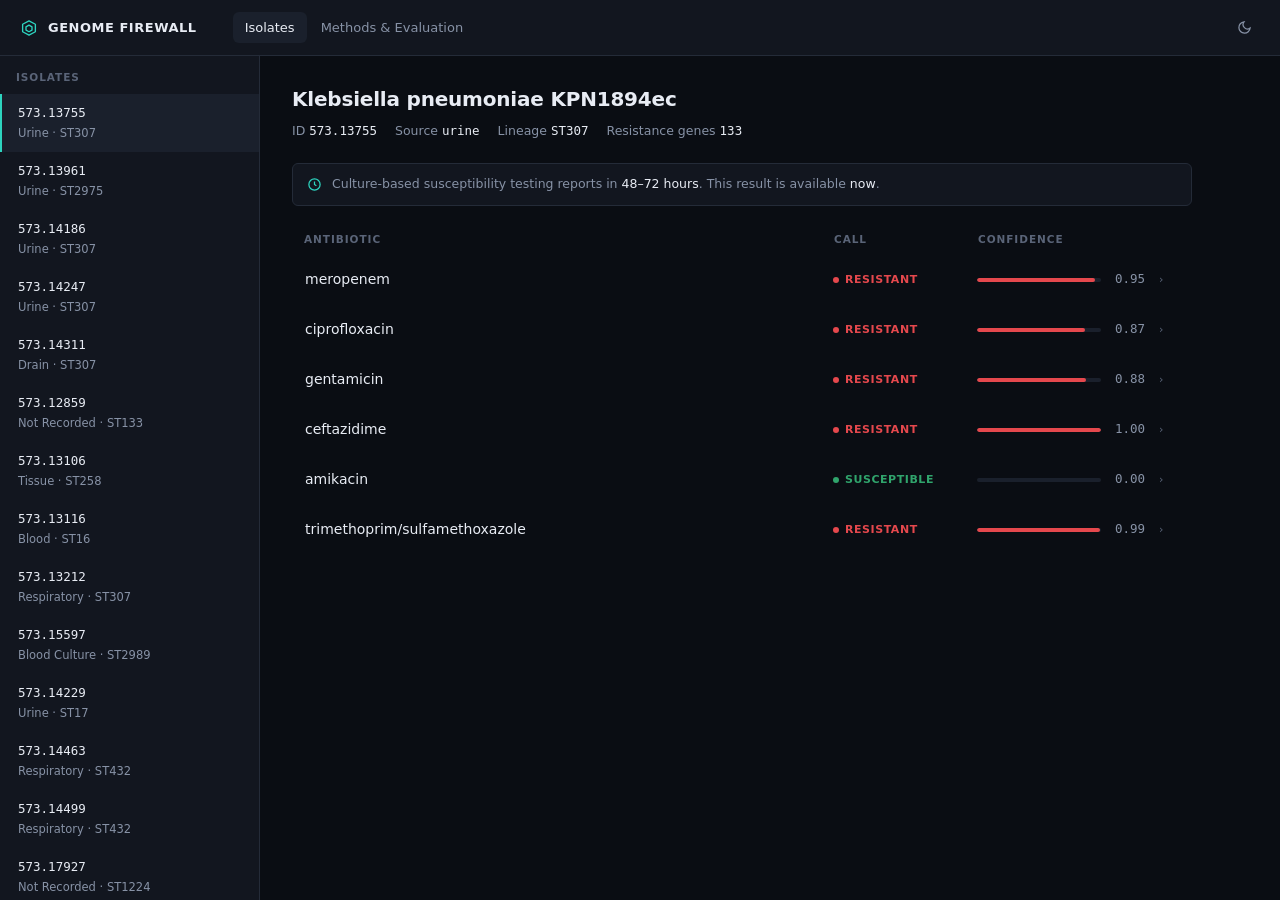
==== ui/index.html @ 78f6fad1 "Genome Firewall: calibrated AMR prediction with novelty-gated abstention Predicts antibiotic suscept" ====
<!doctype html>
<html lang="en" data-theme="dark">
<head>
<meta charset="utf-8">
<meta name="viewport" content="width=device-width, initial-scale=1">
<title>Genome Firewall</title>
<style>
/* ── design tokens ───────────────────────────────────────────────────────── */
:root{
  --bg:#0A0D13; --surface:#12161F; --surface-2:#1A202C; --border:#242B38;
  --text:#E8ECF4; --muted:#8792A6; --faint:#5A6478;
  --resistant:#E5484D; --susceptible:#30A46C; --indeterminate:#F5A524; --accent:#2DD4BF;
  --mono:ui-monospace,"JetBrains Mono",SFMono-Regular,Menlo,monospace;
  --sans:Inter,-apple-system,BlinkMacSystemFont,"Segoe UI",system-ui,sans-serif;
  --r:6px; --rail:260px; --drawer:400px;
}
:root[data-theme="light"]{
  --bg:#FBFCFD; --surface:#FFFFFF; --surface-2:#F4F6F9; --border:#E3E8EF;
  --text:#111826; --muted:#5A6478; --faint:#93A0B4;
  --resistant:#CE2C31; --susceptible:#18794E; --indeterminate:#AB6400; --accent:#0D9488;
}
*{box-sizing:border-box;margin:0;padding:0}
html,body{height:100%}
body{
  background:var(--bg);color:var(--text);font-family:var(--sans);
  font-size:14px;line-height:1.5;-webkit-font-smoothing:antialiased;
  overflow:hidden;
}
button{font:inherit;color:inherit;background:none;border:none;cursor:pointer}
:focus-visible{outline:2px solid var(--accent);outline-offset:2px;border-radius:3px}
.mono{font-family:var(--mono);font-variant-numeric:tabular-nums}

/* ── header ──────────────────────────────────────────────────────────────── */
header{
  height:56px;display:flex;align-items:center;gap:28px;padding:0 20px;
  border-bottom:1px solid var(--border);background:var(--surface);
}
.brand{display:flex;align-items:center;gap:10px;font-weight:600;letter-spacing:.04em;font-size:13px}
.brand svg{width:18px;height:18px;color:var(--accent)}
nav{display:flex;gap:2px;margin-left:8px}
nav button{
  padding:6px 12px;border-radius:var(--r);color:var(--muted);
  font-size:13px;font-weight:500;transition:background .12s,color .12s;
}
nav button:hover{color:var(--text);background:var(--surface-2)}
nav button[aria-current="true"]{color:var(--text);background:var(--surface-2)}
.spacer{flex:1}
.icon-btn{
  width:32px;height:32px;border-radius:var(--r);color:var(--muted);
  display:grid;place-items:center;transition:background .12s,color .12s;
}
.icon-btn:hover{background:var(--surface-2);color:var(--text)}

/* ── layout ──────────────────────────────────────────────────────────────── */
.app{display:flex;height:calc(100% - 56px)}
.rail{
  width:var(--rail);flex:none;border-right:1px solid var(--border);
  background:var(--surface);overflow-y:auto;
}
.rail-head{
  padding:14px 16px 8px;font-size:10.5px;font-weight:600;letter-spacing:.09em;
  text-transform:uppercase;color:var(--faint);
}
.iso{
  width:100%;text-align:left;padding:10px 16px;border-left:2px solid transparent;
  transition:background .12s;display:block;
}
.iso:hover{background:var(--surface-2)}
.iso[aria-current="true"]{background:var(--surface-2);border-left-color:var(--accent)}
.iso .id{font-family:var(--mono);font-size:12.5px;color:var(--text)}
.iso .sub{font-size:11.5px;color:var(--muted);margin-top:2px;text-transform:capitalize}
main{flex:1;overflow-y:auto;padding:28px 32px 60px}
.wrap{max-width:900px}

/* ── isolate header ──────────────────────────────────────────────────────── */
h1{font-size:20px;font-weight:600;letter-spacing:-.01em}
.meta{display:flex;flex-wrap:wrap;gap:6px 18px;margin-top:8px;font-size:12.5px;color:var(--muted)}
.meta b{font-weight:500;color:var(--text);font-family:var(--mono)}
.banner{
  display:flex;align-items:center;gap:10px;margin:22px 0 26px;padding:11px 14px;
  border:1px solid var(--border);border-radius:var(--r);background:var(--surface);
  font-size:12.5px;color:var(--muted);
}
.banner svg{width:15px;height:15px;color:var(--accent);flex:none}
.banner b{color:var(--text);font-weight:500}

/* ── antibiotic table ────────────────────────────────────────────────────── */
.tbl-head,.row{display:grid;grid-template-columns:1fr 130px 168px 20px;align-items:center;gap:14px}
.tbl-head{
  padding:0 12px 8px;font-size:10.5px;font-weight:600;letter-spacing:.09em;
  text-transform:uppercase;color:var(--faint);
}
.row{
  width:100%;text-align:left;padding:13px 12px;border-radius:var(--r);
  border:1px solid transparent;transition:background .12s,border-color .12s;
}
.row+.row{margin-top:1px}
.row:hover{background:var(--surface);border-color:var(--border)}
.row[aria-current="true"]{background:var(--surface);border-color:var(--accent)}
.drug{font-size:14px;font-weight:500}
.chip{
  display:inline-flex;align-items:center;gap:6px;font-size:11px;font-weight:600;
  letter-spacing:.05em;text-transform:uppercase;
}
.dot{width:6px;height:6px;border-radius:50%;background:currentColor;flex:none}
.chip.r{color:var(--resistant)} .chip.s{color:var(--susceptible)} .chip.i{color:var(--indeterminate)}
.conf{display:flex;align-items:center;gap:10px}
.bar{flex:1;height:4px;border-radius:2px;background:var(--surface-2);overflow:hidden}
.bar i{display:block;height:100%;border-radius:2px;transition:width .5s cubic-bezier(.4,0,.2,1)}
.pct{font-family:var(--mono);font-size:12.5px;color:var(--muted);width:34px;text-align:right}
.caret{color:var(--faint);font-size:11px}
.note{
  grid-column:1/-1;margin-top:7px;padding-left:2px;font-size:11.5px;
  color:var(--indeterminate);display:flex;align-items:center;gap:7px;
}
.note svg{width:12px;height:12px;flex:none}

/* ── evidence drawer ─────────────────────────────────────────────────────── */
.scrim{
  position:fixed;inset:0;background:rgba(0,0,0,.42);opacity:0;pointer-events:none;
  transition:opacity .18s;z-index:20;
}
.scrim.open{opacity:1;pointer-events:auto}
.drawer{
  position:fixed;top:0;right:0;height:100%;width:min(var(--drawer),100vw);z-index:21;
  background:var(--surface);border-left:1px solid var(--border);
  transform:translateX(100%);transition:transform .18s cubic-bezier(.4,0,.2,1);
  display:flex;flex-direction:column;
}
.drawer.open{transform:none}
.drawer-head{
  padding:18px 20px 14px;border-bottom:1px solid var(--border);
  display:flex;justify-content:space-between;align-items:flex-start;gap:12px;
}
.drawer-head h2{font-size:10.5px;font-weight:600;letter-spacing:.09em;text-transform:uppercase;color:var(--faint)}
.drawer-head .d{font-size:16px;font-weight:600;margin-top:5px}
.drawer-body{flex:1;overflow-y:auto;padding:18px 20px 28px}
.ev{padding:14px 0;border-bottom:1px solid var(--border)}
.ev:last-child{border-bottom:0}
.ev-top{display:flex;justify-content:space-between;align-items:baseline;gap:12px}
.ev-name{font-size:13px;font-weight:500}
.ev-val{font-family:var(--mono);font-size:12px;color:var(--muted);flex:none}
.ev-bar{height:3px;border-radius:2px;background:var(--surface-2);margin:7px 0 9px;overflow:hidden}
.ev-bar i{display:block;height:100%;background:var(--accent);border-radius:2px}
.ev p{font-size:12.5px;color:var(--muted);line-height:1.55;margin-top:6px}
.ev p.toward{color:var(--faint);font-size:11.5px;margin-top:0}
.state{
  display:inline-block;margin-left:6px;padding:1px 6px;border-radius:3px;font-size:10px;
  font-weight:600;letter-spacing:.04em;text-transform:uppercase;vertical-align:1px;
}
.state.on{background:color-mix(in srgb,var(--resistant) 16%,transparent);color:var(--resistant)}
.state.off{background:var(--surface-2);color:var(--faint)}
.tag{
  display:inline-block;margin-top:8px;padding:2px 7px;border-radius:3px;font-size:10.5px;
  font-weight:500;letter-spacing:.03em;background:var(--surface-2);color:var(--muted);
}
.tag.passenger{color:var(--indeterminate)}
.warn{
  margin-top:18px;padding:13px 14px;border-radius:var(--r);
  border:1px solid color-mix(in srgb,var(--indeterminate) 35%,transparent);
  background:color-mix(in srgb,var(--indeterminate) 8%,transparent);
}
.warn h3{font-size:11px;font-weight:600;letter-spacing:.05em;text-transform:uppercase;color:var(--indeterminate);margin-bottom:7px}
.warn p{font-size:12.5px;color:var(--muted);line-height:1.55}
.warn code{font-family:var(--mono);font-size:11.5px;color:var(--text)}

/* ── methods ─────────────────────────────────────────────────────────────── */
.sec{margin-bottom:40px}
.sec>h2{font-size:16px;font-weight:600;margin-bottom:6px}
.sec>p.lede{font-size:13px;color:var(--muted);max-width:66ch;line-height:1.6}
.toggle-wrap{
  margin:22px 0;padding:20px;border:1px solid var(--border);
  border-radius:var(--r);background:var(--surface);
}
.seg{display:inline-flex;padding:3px;border-radius:var(--r);background:var(--surface-2);gap:2px}
.seg button{
  padding:7px 15px;border-radius:4px;font-size:12.5px;font-weight:500;color:var(--muted);
  transition:background .15s,color .15s;
}
.seg button[aria-pressed="true"]{background:var(--bg);color:var(--text)}
.big{display:flex;align-items:baseline;gap:14px;margin-top:20px}
.big .n{font-family:var(--mono);font-size:40px;font-weight:600;letter-spacing:-.02em}
.big .lbl{font-size:12.5px;color:var(--muted)}
.delta{font-family:var(--mono);font-size:13px;color:var(--indeterminate);opacity:0;transition:opacity .3s}
.delta.show{opacity:1}
table{width:100%;border-collapse:collapse;margin-top:14px;font-size:12.5px}
th{
  text-align:left;padding:0 10px 9px;font-size:10.5px;font-weight:600;letter-spacing:.09em;
  text-transform:uppercase;color:var(--faint);border-bottom:1px solid var(--border);
}
td{padding:11px 10px;border-bottom:1px solid var(--border)}
td.num{font-family:var(--mono);text-align:right}
.scroll{overflow-x:auto}
.prov{display:grid;gap:9px;font-size:12.5px;color:var(--muted);max-width:70ch}
.prov div{display:flex;gap:10px}
.prov dt{flex:none;width:96px;color:var(--faint)}
.hide{display:none}
@media (prefers-reduced-motion:reduce){*{transition:none!important;animation:none!important}}
@media(max-width:860px){
  .rail{display:none}
  main{padding:20px 18px 50px}
  .tbl-head,.row{grid-template-columns:1fr 108px 96px}
  .tbl-head span:nth-child(4),.caret{display:none}
}
</style>
</head>
<body>

<header>
  <div class="brand">
    <svg viewBox="0 0 24 24" fill="none" stroke="currentColor" stroke-width="1.8" stroke-linejoin="round">
      <path d="M12 2.5 20.5 7v10L12 21.5 3.5 17V7z"/><path d="M12 8.2 16 10.4v4.4L12 17l-4-2.2v-4.4z"/>
    </svg>
    GENOME FIREWALL
  </div>
  <nav>
    <button id="nav-iso" aria-current="true">Isolates</button>
    <button id="nav-met">Methods &amp; Evaluation</button>
  </nav>
  <div class="spacer"></div>
  <button class="icon-btn" id="theme" aria-label="Toggle colour theme">
    <svg width="15" height="15" viewBox="0 0 24 24" fill="none" stroke="currentColor" stroke-width="2">
      <path d="M21 12.8A9 9 0 1 1 11.2 3a7 7 0 0 0 9.8 9.8z"/>
    </svg>
  </button>
</header>

<div class="app">
  <aside class="rail" id="rail"><div class="rail-head">Isolates</div></aside>
  <main>
    <div class="wrap" id="view-iso"></div>
    <div class="wrap hide" id="view-met"></div>
  </main>
</div>

<div class="scrim" id="scrim"></div>
<aside class="drawer" id="drawer" aria-hidden="true">
  <div class="drawer-head">
    <div><h2>Evidence</h2><div class="d" id="dr-drug"></div></div>
    <button class="icon-btn" id="dr-close" aria-label="Close evidence panel">
      <svg width="15" height="15" viewBox="0 0 24 24" fill="none" stroke="currentColor" stroke-width="2">
        <path d="M18 6 6 18M6 6l12 12"/></svg>
    </button>
  </div>
  <div class="drawer-body" id="dr-body"></div>
</aside>

<script src="predictions.js"></script>
<script>
const D = window.PREDICTIONS;
const $ = s => document.querySelector(s);
const el = (t,c,x) => { const n=document.createElement(t); if(c)n.className=c; if(x!=null)n.textContent=x; return n; };
const CLS = {RESISTANT:'r', SUSCEPTIBLE:'s', INDETERMINATE:'i'};
const COL = {RESISTANT:'var(--resistant)', SUSCEPTIBLE:'var(--susceptible)', INDETERMINATE:'var(--indeterminate)'};
const ALERT = `<svg viewBox="0 0 24 24" fill="none" stroke="currentColor" stroke-width="2"><path d="M12 9v4M12 17h.01M10.3 3.9 1.8 18a2 2 0 0 0 1.7 3h17a2 2 0 0 0 1.7-3L13.7 3.9a2 2 0 0 0-3.4 0z"/></svg>`;
let cur = 0;

/* ── isolate rail ────────────────────────────────────────────────────────── */
function rail(){
  const r = $('#rail');
  D.isolates.forEach((iso,i)=>{
    const b = el('button','iso'); b.setAttribute('aria-current', i===cur);
    b.append(el('div','id',iso.genome_id), el('div','sub', `${iso.source} · ${iso.lineage}`));
    b.onclick = ()=>{ cur=i; render(); };
    r.append(b);
  });
}

/* ── isolate view ────────────────────────────────────────────────────────── */
function isolateView(){
  const iso = D.isolates[cur], v = $('#view-iso'); v.innerHTML='';
  v.append(el('h1', null, iso.organism));

  const m = el('div','meta');
  [['ID',iso.genome_id],['Source',iso.source],['Lineage',iso.lineage],
   ['Resistance genes',iso.n_resistance_genes]].forEach(([k,val])=>{
    const d=el('div'); d.append(document.createTextNode(k+' '), el('b',null,val)); m.append(d);
  });
  v.append(m);

  const ban = el('div','banner');
  ban.innerHTML = `<svg viewBox="0 0 24 24" fill="none" stroke="currentColor" stroke-width="2">
    <circle cx="12" cy="12" r="9"/><path d="M12 7v5l3 2"/></svg>
    <span>Culture-based susceptibility testing reports in <b>48–72 hours</b>. This result is available <b>now</b>.</span>`;
  v.append(ban);

  const th = el('div','tbl-head');
  ['Antibiotic','Call','Confidence',''].forEach(t=>th.append(el('span',null,t)));
  v.append(th);

  iso.drugs.forEach(d=>{
    const row = el('button','row');
    row.append(el('div','drug',d.drug));
    const chip = el('div','chip '+CLS[d.call]);
    chip.append(el('span','dot'), el('span',null, d.call==='INDETERMINATE'?'Indeterminate':d.call.toLowerCase()));
    row.append(chip);
    const c = el('div','conf'), bar = el('div','bar'), fill = el('i');
    fill.style.width = (d.probability*100)+'%'; fill.style.background = COL[d.call];
    bar.append(fill); c.append(bar, el('span','pct', d.probability.toFixed(2)));
    row.append(c, el('div','caret','›'));
    if(d.reason){ const n=el('div','note'); n.innerHTML=ALERT+`<span>${d.reason} — deferred to culture</span>`; row.append(n); }
    row.onclick = ()=> openDrawer(d, iso);
    v.append(row);
  });
}

/* ── evidence drawer ─────────────────────────────────────────────────────── */
function openDrawer(d, iso){
  $('#dr-drug').textContent = d.drug;
  const b = $('#dr-body'); b.innerHTML='';

  const head = el('div','meta');
  head.style.marginBottom='4px';
  const s=el('div'); s.append(document.createTextNode('p(resistant) '), el('b',null,d.probability.toFixed(2)));
  head.append(s, el('div','', 'isotonic-calibrated'));
  b.append(head);

  const max = Math.max(...d.evidence.map(e=>Math.abs(e.contribution)), .001);
  d.evidence.forEach(e=>{
    const w = el('div','ev'), top = el('div','ev-top');
    // Sign and presence must be read together, or the panel misleads: a large negative
    // contribution from an ABSENT gene means "we looked for this and did not find it", which is
    // evidence FOR susceptibility — not a statement that the gene is there.
    const toward = e.contribution > 0 ? 'resistant' : 'susceptible';
    const nm = el('div','ev-name');
    nm.append(document.createTextNode(e.gene + ' '));
    nm.append(el('span','state '+(e.present?'on':'off'), e.present?'detected':'not detected'));
    top.append(nm, el('div','ev-val', (e.contribution>0?'+':'')+e.contribution.toFixed(2)));
    w.append(top);
    const bar=el('div','ev-bar'), f=el('i'); f.style.width=(Math.abs(e.contribution)/max*100)+'%';
    f.style.background = e.contribution>0 ? 'var(--resistant)' : 'var(--susceptible)';
    if(e.present && e.driver===false) f.style.background='var(--indeterminate)';
    bar.append(f); w.append(bar);

    w.append(el('p','toward', `Pushes this call toward ${toward}.`));
    if(e.present){
      if(e.clinical) w.append(el('p',null,e.clinical));
      if(e.defeats) w.append(el('p',null,'Defeats: '+e.defeats));
      if(!e.mechanism){
        // No curated mechanism matched. These are the features that expose the model leaning on
        // ancestry rather than biology — surfacing them is the point, not an oversight.
        w.append(el('p',null,'No known resistance mechanism for this protein. The model is using '
          + 'it as a statistical marker, most likely because it tracks the bacterial lineage '
          + 'rather than because it causes resistance.'));
        w.append(el('span','tag passenger','unexplained — likely lineage marker'));
      }
      else if(e.driver===false) w.append(el('span','tag passenger','likely passenger — linkage, not causation'));
      else w.append(el('span','tag', e.mechanism));
    } else {
      w.append(el('p',null,'Not found in this genome. Absence of this mechanism is part of why the '
        + 'model leans '+toward+'.'));
    }
    b.append(w);
  });

  if(iso.unknown_machinery && iso.unknown_machinery.length){
    const w = el('div','warn');
    w.append(el('h3',null,'Unfamiliar machinery detected'));
    const p = el('p'); p.innerHTML =
      `This genome carries ${iso.unknown_machinery.length} resistance-associated protein(s) the model
       has effectively never seen. It can tell the machinery is present; it cannot identify the
       mechanism. Treat predictions here with caution.`;
    w.append(p);
    iso.unknown_machinery.forEach(u=>{
      const q=el('p'); q.style.marginTop='8px';
      q.innerHTML = `<code>${u.product}</code>`;
      w.append(q);
    });
    b.append(w);
  }
  $('#drawer').classList.add('open'); $('#drawer').setAttribute('aria-hidden','false');
  $('#scrim').classList.add('open');
}
function closeDrawer(){
  $('#drawer').classList.remove('open'); $('#drawer').setAttribute('aria-hidden','true');
  $('#scrim').classList.remove('open');
}

/* ── methods view — the differentiator ───────────────────────────────────── */
let honest = false;
function methodsView(){
  const v = $('#view-met'); v.innerHTML='';
  const g = D.leakage.genome_level, p = D.leakage.protein_level;

  const s1 = el('div','sec');
  s1.append(el('h2',null,'Why most reported accuracy is inflated'));
  const l = el('p','lede');
  l.textContent = 'Bacterial genomes are related by descent, and resistance proteins come in families '
    + 'of near-identical variants. Split either one at random and near-copies land in both training '
    + 'and test, so the model scores well by recognising something it has effectively already seen. '
    + 'We measured this at both levels, and we report the lower number.';
  s1.append(l);

  const tw = el('div','toggle-wrap');
  const seg = el('div','seg');
  const bR = el('button',null,'Random split'), bH = el('button',null,'Lineage-aware split');
  seg.append(bR,bH); tw.append(seg);

  const big = el('div','big');
  const n = el('div','n mono'), lab = el('div','lbl'), dl = el('div','delta mono');
  big.append(n, lab, dl); tw.append(big);

  const sub = el('p','lede'); sub.style.marginTop='12px'; sub.style.fontSize='12.5px';
  tw.append(sub);

  function paint(animate){
    const to = honest ? g.honest : g.random;
    bR.setAttribute('aria-pressed', !honest); bH.setAttribute('aria-pressed', honest);
    lab.textContent = 'mean AUC across ' + Object.keys(D.metrics).length + ' antibiotics';
    dl.textContent = honest ? ((g.honest-g.random).toFixed(3)) : '';
    dl.classList.toggle('show', honest);
    sub.textContent = honest
      ? 'Relatives never straddle the split. This is the number that would survive contact with a hospital.'
      : 'The number most approaches report — and the one we would have reported if we had not checked.';
    if(!animate || matchMedia('(prefers-reduced-motion:reduce)').matches){ n.textContent=to.toFixed(3); return; }
    const from = parseFloat(n.textContent)||to, t0=performance.now();
    (function step(t){
      const k = Math.min(1,(t-t0)/420), e = 1-Math.pow(1-k,3);
      n.textContent = (from+(to-from)*e).toFixed(3);
      if(k<1) requestAnimationFrame(step);
    })(t0);
  }
  bR.onclick=()=>{ honest=false; paint(true); }; bH.onclick=()=>{ honest=true; paint(true); };
  s1.append(tw);

  const s2 = el('div','sec');
  s2.append(el('h2',null,'The same failure, one level down'));
  const l2 = el('p','lede');
  l2.textContent = 'We tested whether protein language-model embeddings could recognise a resistance '
    + 'family held out of training. Under a naive split they appeared to classify resistance function '
    + `at ${p.random} accuracy. Splitting by protein family instead — keeping KPC-2, KPC-3 and KPC-18 `
    + `together rather than scattered across train and test — gives ${p.honest}. `
    + 'Same illusion, different scale.';
  s2.append(l2);
  const box = el('div','toggle-wrap');
  const b2 = el('div','big');
  b2.append(el('div','n mono', p.random.toFixed(3)), el('div','lbl','naive split'));
  const b3 = el('div','big');
  b3.append(el('div','n mono', p.honest.toFixed(3)), el('div','lbl','family-aware split'));
  b3.querySelector('.n').style.color='var(--indeterminate)';
  box.append(b2,b3); s2.append(box);

  const s3 = el('div','sec');
  s3.append(el('h2',null,'Per-antibiotic performance'));
  const sc = el('div','scroll'), t = el('table');
  t.innerHTML = `<thead><tr><th>Antibiotic</th><th style="text-align:right">n</th>
    <th style="text-align:right">% resistant</th><th style="text-align:right">AUC random</th>
    <th style="text-align:right">AUC lineage-aware</th><th style="text-align:right">Brier</th></tr></thead>`;
  const tb = el('tbody');
  Object.entries(D.metrics).forEach(([k,m])=>{
    const tr=el('tr');
    tr.append(el('td',null,k), el('td','num',m.n), el('td','num',m.pct_resistant+'%'),
      el('td','num', m.auc_random.toFixed(3)+(m.auc_random_sd?' ±'+m.auc_random_sd.toFixed(3):'')),
      el('td','num', m.auc_lineage? m.auc_lineage.toFixed(3)+(m.auc_lineage_sd?' ±'+m.auc_lineage_sd.toFixed(3):'') :'—'),
      el('td','num', m.brier.toFixed(3)));
    tb.append(tr);
  });
  t.append(tb); sc.append(t); s3.append(sc);
  const foot = el('p','lede'); foot.style.marginTop='12px'; foot.style.fontSize='12px';
  foot.textContent = `Mean of ${g.repeats||12} resampled splits per antibiotic. Single splits on a few `
    + 'hundred genomes are noise-dominated — an early single-split run moved one drug the wrong way entirely.';
  s3.append(foot);

  const s4 = el('div','sec');
  s4.append(el('h2',null,'Provenance'));
  const pv = el('div','prov');
  [['Source',D.provenance.source],['Filter',D.provenance.filter],
   ['Organism',D.provenance.organism],['Genomes',D.provenance.genomes],
   ['Features',D.provenance.features],['Embeddings',D.provenance.embedding_model],
   ['Predictions','Precomputed offline for demo speed; the pipeline runs live in the tech video.']]
   .forEach(([k,val])=>{ const d=el('div'); d.append(el('dt',null,k), el('dd',null,String(val))); pv.append(d); });
  s4.append(pv);

  v.append(s1,s2,s3,s4);
  paint(false);
}

/* ── shell ───────────────────────────────────────────────────────────────── */
function render(){
  document.querySelectorAll('.iso').forEach((b,i)=>b.setAttribute('aria-current', i===cur));
  isolateView(); closeDrawer();
}
function show(which){
  const iso = which==='iso';
  $('#view-iso').classList.toggle('hide', !iso);
  $('#view-met').classList.toggle('hide', iso);
  $('#rail').style.visibility = iso ? 'visible' : 'hidden';
  $('#nav-iso').setAttribute('aria-current', iso);
  $('#nav-met').setAttribute('aria-current', !iso);
  if(!iso) methodsView(); else closeDrawer();
}
$('#nav-iso').onclick=()=>show('iso');
$('#nav-met').onclick=()=>show('met');
$('#dr-close').onclick=closeDrawer;
$('#scrim').onclick=closeDrawer;
addEventListener('keydown',e=>{ if(e.key==='Escape') closeDrawer(); });
$('#theme').onclick=()=>{
  const r=document.documentElement;
  r.dataset.theme = r.dataset.theme==='dark' ? 'light' : 'dark';
};
rail(); render();
</script>
</body>
</html>
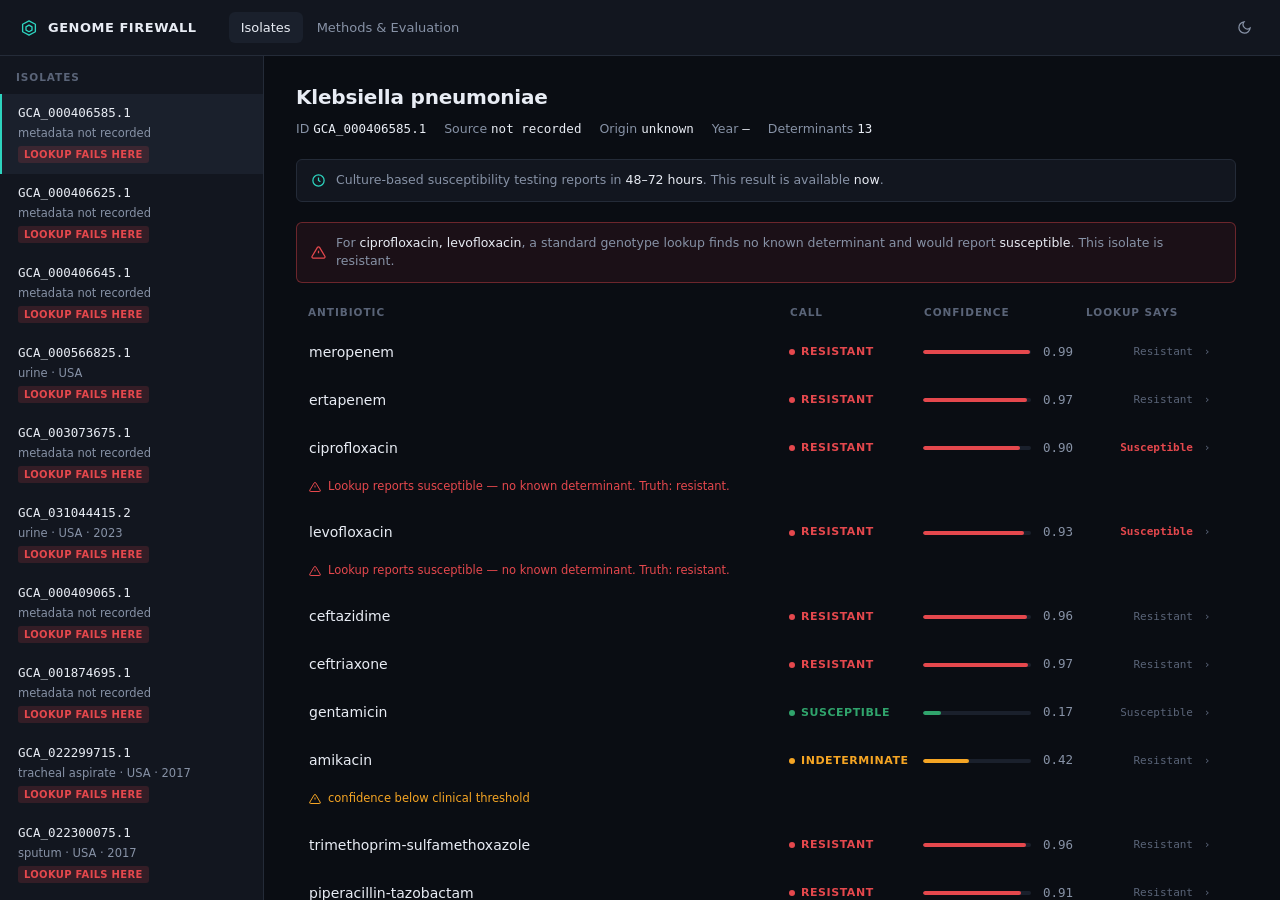
==== commit c173ebf8: "Rebuild interface on the new model The interface previously showed the 600-genome prototype. It now " ====
--- a/ui/index.html
+++ b/ui/index.html
@@ -5,14 +5,13 @@
 <meta name="viewport" content="width=device-width, initial-scale=1">
 <title>Genome Firewall</title>
 <style>
-/* ── design tokens ───────────────────────────────────────────────────────── */
 :root{
   --bg:#0A0D13; --surface:#12161F; --surface-2:#1A202C; --border:#242B38;
   --text:#E8ECF4; --muted:#8792A6; --faint:#5A6478;
   --resistant:#E5484D; --susceptible:#30A46C; --indeterminate:#F5A524; --accent:#2DD4BF;
   --mono:ui-monospace,"JetBrains Mono",SFMono-Regular,Menlo,monospace;
   --sans:Inter,-apple-system,BlinkMacSystemFont,"Segoe UI",system-ui,sans-serif;
-  --r:6px; --rail:260px; --drawer:400px;
+  --r:6px; --rail:264px; --drawer:410px;
 }
 :root[data-theme="light"]{
   --bg:#FBFCFD; --surface:#FFFFFF; --surface-2:#F4F6F9; --border:#E3E8EF;
@@ -21,117 +20,88 @@
 }
 *{box-sizing:border-box;margin:0;padding:0}
 html,body{height:100%}
-body{
-  background:var(--bg);color:var(--text);font-family:var(--sans);
-  font-size:14px;line-height:1.5;-webkit-font-smoothing:antialiased;
-  overflow:hidden;
-}
+body{background:var(--bg);color:var(--text);font-family:var(--sans);font-size:14px;
+  line-height:1.5;-webkit-font-smoothing:antialiased;overflow:hidden}
 button{font:inherit;color:inherit;background:none;border:none;cursor:pointer}
 :focus-visible{outline:2px solid var(--accent);outline-offset:2px;border-radius:3px}
 .mono{font-family:var(--mono);font-variant-numeric:tabular-nums}
 
-/* ── header ──────────────────────────────────────────────────────────────── */
-header{
-  height:56px;display:flex;align-items:center;gap:28px;padding:0 20px;
-  border-bottom:1px solid var(--border);background:var(--surface);
-}
+header{height:56px;display:flex;align-items:center;gap:26px;padding:0 20px;
+  border-bottom:1px solid var(--border);background:var(--surface)}
 .brand{display:flex;align-items:center;gap:10px;font-weight:600;letter-spacing:.04em;font-size:13px}
 .brand svg{width:18px;height:18px;color:var(--accent)}
-nav{display:flex;gap:2px;margin-left:8px}
-nav button{
-  padding:6px 12px;border-radius:var(--r);color:var(--muted);
-  font-size:13px;font-weight:500;transition:background .12s,color .12s;
-}
+nav{display:flex;gap:2px;margin-left:6px}
+nav button{padding:6px 12px;border-radius:var(--r);color:var(--muted);font-size:13px;
+  font-weight:500;transition:background .12s,color .12s}
 nav button:hover{color:var(--text);background:var(--surface-2)}
 nav button[aria-current="true"]{color:var(--text);background:var(--surface-2)}
 .spacer{flex:1}
-.icon-btn{
-  width:32px;height:32px;border-radius:var(--r);color:var(--muted);
-  display:grid;place-items:center;transition:background .12s,color .12s;
-}
+.icon-btn{width:32px;height:32px;border-radius:var(--r);color:var(--muted);display:grid;
+  place-items:center;transition:background .12s,color .12s}
 .icon-btn:hover{background:var(--surface-2);color:var(--text)}
 
-/* ── layout ──────────────────────────────────────────────────────────────── */
 .app{display:flex;height:calc(100% - 56px)}
-.rail{
-  width:var(--rail);flex:none;border-right:1px solid var(--border);
-  background:var(--surface);overflow-y:auto;
-}
-.rail-head{
-  padding:14px 16px 8px;font-size:10.5px;font-weight:600;letter-spacing:.09em;
-  text-transform:uppercase;color:var(--faint);
-}
-.iso{
-  width:100%;text-align:left;padding:10px 16px;border-left:2px solid transparent;
-  transition:background .12s;display:block;
-}
+.rail{width:var(--rail);flex:none;border-right:1px solid var(--border);
+  background:var(--surface);overflow-y:auto}
+.rail-head{padding:14px 16px 8px;font-size:10.5px;font-weight:600;letter-spacing:.09em;
+  text-transform:uppercase;color:var(--faint)}
+.iso{width:100%;text-align:left;padding:10px 16px;border-left:2px solid transparent;
+  transition:background .12s;display:block}
 .iso:hover{background:var(--surface-2)}
 .iso[aria-current="true"]{background:var(--surface-2);border-left-color:var(--accent)}
-.iso .id{font-family:var(--mono);font-size:12.5px;color:var(--text)}
-.iso .sub{font-size:11.5px;color:var(--muted);margin-top:2px;text-transform:capitalize}
-main{flex:1;overflow-y:auto;padding:28px 32px 60px}
-.wrap{max-width:900px}
-
-/* ── isolate header ──────────────────────────────────────────────────────── */
+.iso .id{font-family:var(--mono);font-size:12.5px}
+.iso .sub{font-size:11.5px;color:var(--muted);margin-top:2px}
+.iso .flag{display:inline-block;margin-top:4px;padding:1px 6px;border-radius:3px;font-size:10px;
+  font-weight:600;letter-spacing:.03em;background:color-mix(in srgb,var(--resistant) 16%,transparent);
+  color:var(--resistant)}
+main{flex:1;overflow-y:auto;padding:26px 32px 60px}
+.wrap{max-width:940px}
+
 h1{font-size:20px;font-weight:600;letter-spacing:-.01em}
 .meta{display:flex;flex-wrap:wrap;gap:6px 18px;margin-top:8px;font-size:12.5px;color:var(--muted)}
 .meta b{font-weight:500;color:var(--text);font-family:var(--mono)}
-.banner{
-  display:flex;align-items:center;gap:10px;margin:22px 0 26px;padding:11px 14px;
+.banner{display:flex;align-items:center;gap:10px;margin:20px 0 8px;padding:11px 14px;
   border:1px solid var(--border);border-radius:var(--r);background:var(--surface);
-  font-size:12.5px;color:var(--muted);
-}
+  font-size:12.5px;color:var(--muted)}
 .banner svg{width:15px;height:15px;color:var(--accent);flex:none}
 .banner b{color:var(--text);font-weight:500}
-
-/* ── antibiotic table ────────────────────────────────────────────────────── */
-.tbl-head,.row{display:grid;grid-template-columns:1fr 130px 168px 20px;align-items:center;gap:14px}
-.tbl-head{
-  padding:0 12px 8px;font-size:10.5px;font-weight:600;letter-spacing:.09em;
-  text-transform:uppercase;color:var(--faint);
-}
-.row{
-  width:100%;text-align:left;padding:13px 12px;border-radius:var(--r);
-  border:1px solid transparent;transition:background .12s,border-color .12s;
-}
+.alert{border-color:color-mix(in srgb,var(--resistant) 40%,transparent);
+  background:color-mix(in srgb,var(--resistant) 8%,transparent);margin-bottom:22px}
+.alert svg{color:var(--resistant)}
+
+.tbl-head,.row{display:grid;grid-template-columns:1fr 122px 150px 108px 18px;align-items:center;gap:12px}
+.tbl-head{padding:0 12px 8px;font-size:10.5px;font-weight:600;letter-spacing:.09em;
+  text-transform:uppercase;color:var(--faint)}
+.row{width:100%;text-align:left;padding:12px;border-radius:var(--r);
+  border:1px solid transparent;transition:background .12s,border-color .12s}
 .row+.row{margin-top:1px}
 .row:hover{background:var(--surface);border-color:var(--border)}
-.row[aria-current="true"]{background:var(--surface);border-color:var(--accent)}
 .drug{font-size:14px;font-weight:500}
-.chip{
-  display:inline-flex;align-items:center;gap:6px;font-size:11px;font-weight:600;
-  letter-spacing:.05em;text-transform:uppercase;
-}
+.chip{display:inline-flex;align-items:center;gap:6px;font-size:11px;font-weight:600;
+  letter-spacing:.05em;text-transform:uppercase}
 .dot{width:6px;height:6px;border-radius:50%;background:currentColor;flex:none}
 .chip.r{color:var(--resistant)} .chip.s{color:var(--susceptible)} .chip.i{color:var(--indeterminate)}
 .conf{display:flex;align-items:center;gap:10px}
 .bar{flex:1;height:4px;border-radius:2px;background:var(--surface-2);overflow:hidden}
-.bar i{display:block;height:100%;border-radius:2px;transition:width .5s cubic-bezier(.4,0,.2,1)}
-.pct{font-family:var(--mono);font-size:12.5px;color:var(--muted);width:34px;text-align:right}
+.bar i{display:block;height:100%;border-radius:2px}
+.pct{font-family:var(--mono);font-size:12.5px;color:var(--muted);width:32px;text-align:right}
+.lookup{font-size:11px;font-family:var(--mono);color:var(--faint);text-align:right}
+.lookup.bad{color:var(--resistant);font-weight:600}
 .caret{color:var(--faint);font-size:11px}
-.note{
-  grid-column:1/-1;margin-top:7px;padding-left:2px;font-size:11.5px;
-  color:var(--indeterminate);display:flex;align-items:center;gap:7px;
-}
-.note svg{width:12px;height:12px;flex:none}
-
-/* ── evidence drawer ─────────────────────────────────────────────────────── */
-.scrim{
-  position:fixed;inset:0;background:rgba(0,0,0,.42);opacity:0;pointer-events:none;
-  transition:opacity .18s;z-index:20;
-}
+.note{grid-column:1/-1;margin-top:7px;font-size:11.5px;display:flex;align-items:flex-start;gap:7px}
+.note.defer{color:var(--indeterminate)}
+.note.disc{color:var(--resistant)}
+.note svg{width:12px;height:12px;flex:none;margin-top:3px}
+
+.scrim{position:fixed;inset:0;background:rgba(0,0,0,.42);opacity:0;pointer-events:none;
+  transition:opacity .18s;z-index:20}
 .scrim.open{opacity:1;pointer-events:auto}
-.drawer{
-  position:fixed;top:0;right:0;height:100%;width:min(var(--drawer),100vw);z-index:21;
-  background:var(--surface);border-left:1px solid var(--border);
-  transform:translateX(100%);transition:transform .18s cubic-bezier(.4,0,.2,1);
-  display:flex;flex-direction:column;
-}
+.drawer{position:fixed;top:0;right:0;height:100%;width:min(var(--drawer),100vw);z-index:21;
+  background:var(--surface);border-left:1px solid var(--border);transform:translateX(100%);
+  transition:transform .18s cubic-bezier(.4,0,.2,1);display:flex;flex-direction:column}
 .drawer.open{transform:none}
-.drawer-head{
-  padding:18px 20px 14px;border-bottom:1px solid var(--border);
-  display:flex;justify-content:space-between;align-items:flex-start;gap:12px;
-}
+.drawer-head{padding:18px 20px 14px;border-bottom:1px solid var(--border);display:flex;
+  justify-content:space-between;align-items:flex-start;gap:12px}
 .drawer-head h2{font-size:10.5px;font-weight:600;letter-spacing:.09em;text-transform:uppercase;color:var(--faint)}
 .drawer-head .d{font-size:16px;font-weight:600;margin-top:5px}
 .drawer-body{flex:1;overflow-y:auto;padding:18px 20px 28px}
@@ -141,66 +111,58 @@
 .ev-name{font-size:13px;font-weight:500}
 .ev-val{font-family:var(--mono);font-size:12px;color:var(--muted);flex:none}
 .ev-bar{height:3px;border-radius:2px;background:var(--surface-2);margin:7px 0 9px;overflow:hidden}
-.ev-bar i{display:block;height:100%;background:var(--accent);border-radius:2px}
+.ev-bar i{display:block;height:100%;border-radius:2px}
 .ev p{font-size:12.5px;color:var(--muted);line-height:1.55;margin-top:6px}
 .ev p.toward{color:var(--faint);font-size:11.5px;margin-top:0}
-.state{
-  display:inline-block;margin-left:6px;padding:1px 6px;border-radius:3px;font-size:10px;
-  font-weight:600;letter-spacing:.04em;text-transform:uppercase;vertical-align:1px;
-}
+.state{display:inline-block;margin-left:6px;padding:1px 6px;border-radius:3px;font-size:10px;
+  font-weight:600;letter-spacing:.04em;text-transform:uppercase;vertical-align:1px}
 .state.on{background:color-mix(in srgb,var(--resistant) 16%,transparent);color:var(--resistant)}
 .state.off{background:var(--surface-2);color:var(--faint)}
-.tag{
-  display:inline-block;margin-top:8px;padding:2px 7px;border-radius:3px;font-size:10.5px;
-  font-weight:500;letter-spacing:.03em;background:var(--surface-2);color:var(--muted);
-}
-.tag.passenger{color:var(--indeterminate)}
-.warn{
-  margin-top:18px;padding:13px 14px;border-radius:var(--r);
-  border:1px solid color-mix(in srgb,var(--indeterminate) 35%,transparent);
-  background:color-mix(in srgb,var(--indeterminate) 8%,transparent);
-}
-.warn h3{font-size:11px;font-weight:600;letter-spacing:.05em;text-transform:uppercase;color:var(--indeterminate);margin-bottom:7px}
-.warn p{font-size:12.5px;color:var(--muted);line-height:1.55}
-.warn code{font-family:var(--mono);font-size:11.5px;color:var(--text)}
-
-/* ── methods ─────────────────────────────────────────────────────────────── */
-.sec{margin-bottom:40px}
+.tag{display:inline-block;margin-top:8px;padding:2px 7px;border-radius:3px;font-size:10.5px;
+  font-weight:500;background:var(--surface-2);color:var(--muted)}
+.tag.invisible{color:var(--accent)}
+.box{margin-top:16px;padding:13px 14px;border-radius:var(--r)}
+.box h3{font-size:11px;font-weight:600;letter-spacing:.05em;text-transform:uppercase;margin-bottom:7px}
+.box p{font-size:12.5px;color:var(--muted);line-height:1.55}
+.box.warn{border:1px solid color-mix(in srgb,var(--indeterminate) 35%,transparent);
+  background:color-mix(in srgb,var(--indeterminate) 8%,transparent)}
+.box.warn h3{color:var(--indeterminate)}
+.box.danger{border:1px solid color-mix(in srgb,var(--resistant) 35%,transparent);
+  background:color-mix(in srgb,var(--resistant) 8%,transparent)}
+.box.danger h3{color:var(--resistant)}
+
+.sec{margin-bottom:38px}
 .sec>h2{font-size:16px;font-weight:600;margin-bottom:6px}
-.sec>p.lede{font-size:13px;color:var(--muted);max-width:66ch;line-height:1.6}
-.toggle-wrap{
-  margin:22px 0;padding:20px;border:1px solid var(--border);
-  border-radius:var(--r);background:var(--surface);
-}
-.seg{display:inline-flex;padding:3px;border-radius:var(--r);background:var(--surface-2);gap:2px}
-.seg button{
-  padding:7px 15px;border-radius:4px;font-size:12.5px;font-weight:500;color:var(--muted);
-  transition:background .15s,color .15s;
-}
-.seg button[aria-pressed="true"]{background:var(--bg);color:var(--text)}
-.big{display:flex;align-items:baseline;gap:14px;margin-top:20px}
-.big .n{font-family:var(--mono);font-size:40px;font-weight:600;letter-spacing:-.02em}
+.lede{font-size:13px;color:var(--muted);max-width:68ch;line-height:1.6}
+.panel{margin:18px 0;padding:20px;border:1px solid var(--border);border-radius:var(--r);
+  background:var(--surface)}
+.tiers{display:grid;gap:9px}
+.tier{display:grid;grid-template-columns:250px 1fr 60px;align-items:center;gap:14px}
+.tier .lbl{font-size:12.5px;color:var(--muted)}
+.tier .track{height:7px;border-radius:4px;background:var(--surface-2);overflow:hidden}
+.tier .fill{height:100%;border-radius:4px;background:var(--accent);transition:width .6s cubic-bezier(.4,0,.2,1)}
+.tier .val{font-family:var(--mono);font-size:13px;text-align:right}
+.big{display:flex;align-items:baseline;gap:14px;margin-top:6px}
+.big .n{font-family:var(--mono);font-size:38px;font-weight:600;letter-spacing:-.02em}
 .big .lbl{font-size:12.5px;color:var(--muted)}
-.delta{font-family:var(--mono);font-size:13px;color:var(--indeterminate);opacity:0;transition:opacity .3s}
-.delta.show{opacity:1}
+.stat{display:grid;grid-template-columns:repeat(auto-fit,minmax(150px,1fr));gap:14px;margin-top:16px}
+.stat div{padding:13px;border:1px solid var(--border);border-radius:var(--r)}
+.stat .k{font-family:var(--mono);font-size:22px;font-weight:600}
+.stat .t{font-size:11.5px;color:var(--muted);margin-top:3px;line-height:1.4}
 table{width:100%;border-collapse:collapse;margin-top:14px;font-size:12.5px}
-th{
-  text-align:left;padding:0 10px 9px;font-size:10.5px;font-weight:600;letter-spacing:.09em;
-  text-transform:uppercase;color:var(--faint);border-bottom:1px solid var(--border);
-}
-td{padding:11px 10px;border-bottom:1px solid var(--border)}
+th{text-align:left;padding:0 10px 9px;font-size:10.5px;font-weight:600;letter-spacing:.09em;
+  text-transform:uppercase;color:var(--faint);border-bottom:1px solid var(--border)}
+td{padding:10px;border-bottom:1px solid var(--border)}
 td.num{font-family:var(--mono);text-align:right}
+td.win{color:var(--susceptible)} td.loss{color:var(--resistant)}
 .scroll{overflow-x:auto}
-.prov{display:grid;gap:9px;font-size:12.5px;color:var(--muted);max-width:70ch}
-.prov div{display:flex;gap:10px}
-.prov dt{flex:none;width:96px;color:var(--faint)}
 .hide{display:none}
-@media (prefers-reduced-motion:reduce){*{transition:none!important;animation:none!important}}
-@media(max-width:860px){
-  .rail{display:none}
-  main{padding:20px 18px 50px}
-  .tbl-head,.row{grid-template-columns:1fr 108px 96px}
-  .tbl-head span:nth-child(4),.caret{display:none}
+@media (prefers-reduced-motion:reduce){*{transition:none!important}}
+@media(max-width:900px){
+  .rail{display:none} main{padding:20px 18px 50px}
+  .tbl-head,.row{grid-template-columns:1fr 104px 92px}
+  .tbl-head span:nth-child(n+4),.caret,.lookup{display:none}
+  .tier{grid-template-columns:1fr 60px} .tier .track{display:none}
 }
 </style>
 </head>
@@ -210,8 +172,7 @@
   <div class="brand">
     <svg viewBox="0 0 24 24" fill="none" stroke="currentColor" stroke-width="1.8" stroke-linejoin="round">
       <path d="M12 2.5 20.5 7v10L12 21.5 3.5 17V7z"/><path d="M12 8.2 16 10.4v4.4L12 17l-4-2.2v-4.4z"/>
-    </svg>
-    GENOME FIREWALL
+    </svg>GENOME FIREWALL
   </div>
   <nav>
     <button id="nav-iso" aria-current="true">Isolates</button>
@@ -220,8 +181,7 @@
   <div class="spacer"></div>
   <button class="icon-btn" id="theme" aria-label="Toggle colour theme">
     <svg width="15" height="15" viewBox="0 0 24 24" fill="none" stroke="currentColor" stroke-width="2">
-      <path d="M21 12.8A9 9 0 1 1 11.2 3a7 7 0 0 0 9.8 9.8z"/>
-    </svg>
+      <path d="M21 12.8A9 9 0 1 1 11.2 3a7 7 0 0 0 9.8 9.8z"/></svg>
   </button>
 </header>
 
@@ -237,268 +197,278 @@
 <aside class="drawer" id="drawer" aria-hidden="true">
   <div class="drawer-head">
     <div><h2>Evidence</h2><div class="d" id="dr-drug"></div></div>
-    <button class="icon-btn" id="dr-close" aria-label="Close evidence panel">
+    <button class="icon-btn" id="dr-close" aria-label="Close">
       <svg width="15" height="15" viewBox="0 0 24 24" fill="none" stroke="currentColor" stroke-width="2">
-        <path d="M18 6 6 18M6 6l12 12"/></svg>
-    </button>
+        <path d="M18 6 6 18M6 6l12 12"/></svg></button>
   </div>
   <div class="drawer-body" id="dr-body"></div>
 </aside>
 
 <script src="predictions.js"></script>
 <script>
-const D = window.PREDICTIONS;
-const $ = s => document.querySelector(s);
-const el = (t,c,x) => { const n=document.createElement(t); if(c)n.className=c; if(x!=null)n.textContent=x; return n; };
-const CLS = {RESISTANT:'r', SUSCEPTIBLE:'s', INDETERMINATE:'i'};
-const COL = {RESISTANT:'var(--resistant)', SUSCEPTIBLE:'var(--susceptible)', INDETERMINATE:'var(--indeterminate)'};
-const ALERT = `<svg viewBox="0 0 24 24" fill="none" stroke="currentColor" stroke-width="2"><path d="M12 9v4M12 17h.01M10.3 3.9 1.8 18a2 2 0 0 0 1.7 3h17a2 2 0 0 0 1.7-3L13.7 3.9a2 2 0 0 0-3.4 0z"/></svg>`;
-let cur = 0;
-
-/* ── isolate rail ────────────────────────────────────────────────────────── */
+const D=window.PREDICTIONS,$=s=>document.querySelector(s);
+const el=(t,c,x)=>{const n=document.createElement(t);if(c)n.className=c;if(x!=null)n.textContent=x;return n};
+const CLS={RESISTANT:'r',SUSCEPTIBLE:'s',INDETERMINATE:'i'};
+const COL={RESISTANT:'var(--resistant)',SUSCEPTIBLE:'var(--susceptible)',INDETERMINATE:'var(--indeterminate)'};
+const ALERT=`<svg viewBox="0 0 24 24" fill="none" stroke="currentColor" stroke-width="2"><path d="M12 9v4M12 17h.01M10.3 3.9 1.8 18a2 2 0 0 0 1.7 3h17a2 2 0 0 0 1.7-3L13.7 3.9a2 2 0 0 0-3.4 0z"/></svg>`;
+let cur=0;
+
 function rail(){
-  const r = $('#rail');
+  const r=$('#rail');
   D.isolates.forEach((iso,i)=>{
-    const b = el('button','iso'); b.setAttribute('aria-current', i===cur);
-    b.append(el('div','id',iso.genome_id), el('div','sub', `${iso.source} · ${iso.lineage}`));
-    b.onclick = ()=>{ cur=i; render(); };
-    r.append(b);
+    const b=el('button','iso');b.setAttribute('aria-current',i===cur);
+    b.append(el('div','id',iso.genome_id));
+    const m=iso.meta||{};
+    const clean=v=>(v&&String(v).toLowerCase()!=='null'&&String(v).trim())?String(v):null;
+    const bits=[clean(m.source),clean(m.geo),clean(m.year)].filter(Boolean);
+    b.append(el('div','sub',bits.length?bits.join(' · '):'metadata not recorded'));
+    if(iso.drugs.some(d=>d.rule_wrong_and_dangerous)) b.append(el('div','flag','LOOKUP FAILS HERE'));
+    b.onclick=()=>{cur=i;render()};r.append(b);
   });
 }
 
-/* ── isolate view ────────────────────────────────────────────────────────── */
 function isolateView(){
-  const iso = D.isolates[cur], v = $('#view-iso'); v.innerHTML='';
-  v.append(el('h1', null, iso.organism));
-
-  const m = el('div','meta');
-  [['ID',iso.genome_id],['Source',iso.source],['Lineage',iso.lineage],
-   ['Resistance genes',iso.n_resistance_genes]].forEach(([k,val])=>{
-    const d=el('div'); d.append(document.createTextNode(k+' '), el('b',null,val)); m.append(d);
-  });
+  const iso=D.isolates[cur],v=$('#view-iso');v.innerHTML='';
+  v.append(el('h1',null,'Klebsiella pneumoniae'));
+  const m=el('div','meta'),md=iso.meta||{};
+  const cl=v=>(v&&String(v).toLowerCase()!=='null'&&String(v).trim())?String(v):null;
+  [['ID',iso.genome_id],['Source',cl(md.source)||'not recorded'],['Origin',cl(md.geo)||'unknown'],
+   ['Year',cl(md.year)||'—'],['Determinants',iso.n_determinants]].forEach(([k,val])=>{
+    const d=el('div');d.append(document.createTextNode(k+' '),el('b',null,val));m.append(d)});
   v.append(m);
 
-  const ban = el('div','banner');
-  ban.innerHTML = `<svg viewBox="0 0 24 24" fill="none" stroke="currentColor" stroke-width="2">
+  const ban=el('div','banner');
+  ban.innerHTML=`<svg viewBox="0 0 24 24" fill="none" stroke="currentColor" stroke-width="2">
     <circle cx="12" cy="12" r="9"/><path d="M12 7v5l3 2"/></svg>
     <span>Culture-based susceptibility testing reports in <b>48–72 hours</b>. This result is available <b>now</b>.</span>`;
   v.append(ban);
 
-  const th = el('div','tbl-head');
-  ['Antibiotic','Call','Confidence',''].forEach(t=>th.append(el('span',null,t)));
+  const dang=iso.drugs.filter(d=>d.rule_wrong_and_dangerous);
+  if(dang.length){
+    const a=el('div','banner alert');
+    a.innerHTML=ALERT+`<span>For <b>${dang.map(d=>d.drug).join(', ')}</b>, a standard genotype
+      lookup finds no known determinant and would report <b>susceptible</b>. This isolate is
+      resistant.</span>`;
+    v.append(a);
+  }
+
+  const th=el('div','tbl-head');
+  ['Antibiotic','Call','Confidence','Lookup says',''].forEach(t=>th.append(el('span',null,t)));
   v.append(th);
 
   iso.drugs.forEach(d=>{
-    const row = el('button','row');
+    const row=el('button','row');
     row.append(el('div','drug',d.drug));
-    const chip = el('div','chip '+CLS[d.call]);
-    chip.append(el('span','dot'), el('span',null, d.call==='INDETERMINATE'?'Indeterminate':d.call.toLowerCase()));
+    const chip=el('div','chip '+CLS[d.call]);
+    chip.append(el('span','dot'),el('span',null,d.call==='INDETERMINATE'?'Indeterminate':d.call.toLowerCase()));
     row.append(chip);
-    const c = el('div','conf'), bar = el('div','bar'), fill = el('i');
-    fill.style.width = (d.probability*100)+'%'; fill.style.background = COL[d.call];
-    bar.append(fill); c.append(bar, el('span','pct', d.probability.toFixed(2)));
-    row.append(c, el('div','caret','›'));
-    if(d.reason){ const n=el('div','note'); n.innerHTML=ALERT+`<span>${d.reason} — deferred to culture</span>`; row.append(n); }
-    row.onclick = ()=> openDrawer(d, iso);
+    const c=el('div','conf'),bar=el('div','bar'),fill=el('i');
+    fill.style.width=(d.probability*100)+'%';fill.style.background=COL[d.call];
+    bar.append(fill);c.append(bar,el('span','pct',d.probability.toFixed(2)));
+    row.append(c);
+    const lk=el('div','lookup'+(d.rule_wrong_and_dangerous?' bad':''),d.rule_says||'—');
+    row.append(lk,el('div','caret','›'));
+    if(d.rule_wrong_and_dangerous){
+      const n=el('div','note disc');
+      n.innerHTML=ALERT+`<span>Lookup reports susceptible — no known determinant. Truth: resistant.</span>`;
+      row.append(n);
+    } else if(d.reason){
+      const n=el('div','note defer');
+      n.innerHTML=ALERT+`<span>${d.reason}</span>`;
+      row.append(n);
+    }
+    row.onclick=()=>openDrawer(d,iso);
     v.append(row);
   });
 }
 
-/* ── evidence drawer ─────────────────────────────────────────────────────── */
-function openDrawer(d, iso){
-  $('#dr-drug').textContent = d.drug;
-  const b = $('#dr-body'); b.innerHTML='';
-
-  const head = el('div','meta');
-  head.style.marginBottom='4px';
-  const s=el('div'); s.append(document.createTextNode('p(resistant) '), el('b',null,d.probability.toFixed(2)));
-  head.append(s, el('div','', 'isotonic-calibrated'));
+function openDrawer(d,iso){
+  $('#dr-drug').textContent=d.drug;
+  const b=$('#dr-body');b.innerHTML='';
+  const head=el('div','meta');head.style.marginBottom='4px';
+  const s=el('div');s.append(document.createTextNode('p(resistant) '),el('b',null,d.probability.toFixed(2)));
+  head.append(s,el('div','','isotonic-calibrated'));
+  if(d.truth) head.append(el('div','','lab result: '+d.truth));
   b.append(head);
 
-  const max = Math.max(...d.evidence.map(e=>Math.abs(e.contribution)), .001);
-  d.evidence.forEach(e=>{
-    const w = el('div','ev'), top = el('div','ev-top');
-    // Sign and presence must be read together, or the panel misleads: a large negative
-    // contribution from an ABSENT gene means "we looked for this and did not find it", which is
-    // evidence FOR susceptibility — not a statement that the gene is there.
-    const toward = e.contribution > 0 ? 'resistant' : 'susceptible';
-    const nm = el('div','ev-name');
-    nm.append(document.createTextNode(e.gene + ' '));
-    nm.append(el('span','state '+(e.present?'on':'off'), e.present?'detected':'not detected'));
-    top.append(nm, el('div','ev-val', (e.contribution>0?'+':'')+e.contribution.toFixed(2)));
+  if(d.rule_wrong_and_dangerous){
+    const w=el('div','box danger');
+    w.append(el('h3',null,'Standard lookup would fail here'));
+    w.append(el('p',null,'No determinant in the reference rule set matches this isolate, so a '
+      +'ResFinder-style tool reports susceptible. The laboratory result is resistant. The '
+      +'mechanism is visible below but is not an acquired gene, which is why gene-presence '
+      +'tools cannot see it.'));
+    b.append(w);
+  }
+
+  const max=Math.max(...(d.evidence||[]).map(e=>Math.abs(e.contribution)),.001);
+  (d.evidence||[]).forEach(e=>{
+    const w=el('div','ev'),top=el('div','ev-top');
+    const toward=e.contribution>0?'resistant':'susceptible';
+    const nm=el('div','ev-name');
+    nm.append(document.createTextNode(e.gene+' '));
+    nm.append(el('span','state '+(e.present?'on':'off'),e.present?'detected':'not detected'));
+    top.append(nm,el('div','ev-val',(e.contribution>0?'+':'')+e.contribution.toFixed(2)));
     w.append(top);
-    const bar=el('div','ev-bar'), f=el('i'); f.style.width=(Math.abs(e.contribution)/max*100)+'%';
-    f.style.background = e.contribution>0 ? 'var(--resistant)' : 'var(--susceptible)';
-    if(e.present && e.driver===false) f.style.background='var(--indeterminate)';
-    bar.append(f); w.append(bar);
-
-    w.append(el('p','toward', `Pushes this call toward ${toward}.`));
+    const bar=el('div','ev-bar'),f=el('i');
+    f.style.width=(Math.abs(e.contribution)/max*100)+'%';
+    f.style.background=e.contribution>0?'var(--resistant)':'var(--susceptible)';
+    bar.append(f);w.append(bar);
+    w.append(el('p','toward',`Pushes this call toward ${toward}.`));
     if(e.present){
       if(e.clinical) w.append(el('p',null,e.clinical));
-      if(e.defeats) w.append(el('p',null,'Defeats: '+e.defeats));
-      if(!e.mechanism){
-        // No curated mechanism matched. These are the features that expose the model leaning on
-        // ancestry rather than biology — surfacing them is the point, not an oversight.
-        w.append(el('p',null,'No known resistance mechanism for this protein. The model is using '
-          + 'it as a statistical marker, most likely because it tracks the bacterial lineage '
-          + 'rather than because it causes resistance.'));
-        w.append(el('span','tag passenger','unexplained — likely lineage marker'));
-      }
-      else if(e.driver===false) w.append(el('span','tag passenger','likely passenger — linkage, not causation'));
-      else w.append(el('span','tag', e.mechanism));
+      if(e.token&&(e.token.startsWith('POINT:')||e.token.startsWith('TRUNC:')))
+        w.append(el('span','tag invisible','invisible to gene-presence lookup'));
+      else if(e.mechanism) w.append(el('span','tag',e.mechanism));
     } else {
-      w.append(el('p',null,'Not found in this genome. Absence of this mechanism is part of why the '
-        + 'model leans '+toward+'.'));
+      w.append(el('p',null,'Not found in this genome. Its absence is part of why the model leans '+toward+'.'));
     }
     b.append(w);
   });
 
-  if(iso.unknown_machinery && iso.unknown_machinery.length){
-    const w = el('div','warn');
-    w.append(el('h3',null,'Unfamiliar machinery detected'));
-    const p = el('p'); p.innerHTML =
-      `This genome carries ${iso.unknown_machinery.length} resistance-associated protein(s) the model
-       has effectively never seen. It can tell the machinery is present; it cannot identify the
-       mechanism. Treat predictions here with caution.`;
-    w.append(p);
-    iso.unknown_machinery.forEach(u=>{
-      const q=el('p'); q.style.marginTop='8px';
-      q.innerHTML = `<code>${u.product}</code>`;
-      w.append(q);
-    });
+  if(d.call==='INDETERMINATE'&&d.reason){
+    const w=el('div','box warn');
+    w.append(el('h3',null,'Why we are not answering'));
+    w.append(el('p',null,d.reason.charAt(0).toUpperCase()+d.reason.slice(1)+'.'));
+    w.append(el('p',null,'A confident wrong answer removes the caution that protects the patient. '
+      +'This case is referred to culture.'));
     b.append(w);
   }
-  $('#drawer').classList.add('open'); $('#drawer').setAttribute('aria-hidden','false');
+  $('#drawer').classList.add('open');$('#drawer').setAttribute('aria-hidden','false');
   $('#scrim').classList.add('open');
 }
-function closeDrawer(){
-  $('#drawer').classList.remove('open'); $('#drawer').setAttribute('aria-hidden','true');
-  $('#scrim').classList.remove('open');
-}
-
-/* ── methods view — the differentiator ───────────────────────────────────── */
-let honest = false;
+const closeDrawer=()=>{$('#drawer').classList.remove('open');
+  $('#drawer').setAttribute('aria-hidden','true');$('#scrim').classList.remove('open')};
+
 function methodsView(){
-  const v = $('#view-met'); v.innerHTML='';
-  const g = D.leakage.genome_level, p = D.leakage.protein_level;
-
-  const s1 = el('div','sec');
-  s1.append(el('h2',null,'Why most reported accuracy is inflated'));
-  const l = el('p','lede');
-  l.textContent = 'Bacterial genomes are related by descent, and resistance proteins come in families '
-    + 'of near-identical variants. Split either one at random and near-copies land in both training '
-    + 'and test, so the model scores well by recognising something it has effectively already seen. '
-    + 'We measured this at both levels, and we report the lower number.';
-  s1.append(l);
-
-  const tw = el('div','toggle-wrap');
-  const seg = el('div','seg');
-  const bR = el('button',null,'Random split'), bH = el('button',null,'Lineage-aware split');
-  seg.append(bR,bH); tw.append(seg);
-
-  const big = el('div','big');
-  const n = el('div','n mono'), lab = el('div','lbl'), dl = el('div','delta mono');
-  big.append(n, lab, dl); tw.append(big);
-
-  const sub = el('p','lede'); sub.style.marginTop='12px'; sub.style.fontSize='12.5px';
-  tw.append(sub);
-
-  function paint(animate){
-    const to = honest ? g.honest : g.random;
-    bR.setAttribute('aria-pressed', !honest); bH.setAttribute('aria-pressed', honest);
-    lab.textContent = 'mean AUC across ' + Object.keys(D.metrics).length + ' antibiotics';
-    dl.textContent = honest ? ((g.honest-g.random).toFixed(3)) : '';
-    dl.classList.toggle('show', honest);
-    sub.textContent = honest
-      ? 'Relatives never straddle the split. This is the number that would survive contact with a hospital.'
-      : 'The number most approaches report — and the one we would have reported if we had not checked.';
-    if(!animate || matchMedia('(prefers-reduced-motion:reduce)').matches){ n.textContent=to.toFixed(3); return; }
-    const from = parseFloat(n.textContent)||to, t0=performance.now();
-    (function step(t){
-      const k = Math.min(1,(t-t0)/420), e = 1-Math.pow(1-k,3);
-      n.textContent = (from+(to-from)*e).toFixed(3);
-      if(k<1) requestAnimationFrame(step);
-    })(t0);
-  }
-  bR.onclick=()=>{ honest=false; paint(true); }; bH.onclick=()=>{ honest=true; paint(true); };
-  s1.append(tw);
-
-  const s2 = el('div','sec');
-  s2.append(el('h2',null,'The same failure, one level down'));
-  const l2 = el('p','lede');
-  l2.textContent = 'We tested whether protein language-model embeddings could recognise a resistance '
-    + 'family held out of training. Under a naive split they appeared to classify resistance function '
-    + `at ${p.random} accuracy. Splitting by protein family instead — keeping KPC-2, KPC-3 and KPC-18 `
-    + `together rather than scattered across train and test — gives ${p.honest}. `
-    + 'Same illusion, different scale.';
-  s2.append(l2);
-  const box = el('div','toggle-wrap');
-  const b2 = el('div','big');
-  b2.append(el('div','n mono', p.random.toFixed(3)), el('div','lbl','naive split'));
-  const b3 = el('div','big');
-  b3.append(el('div','n mono', p.honest.toFixed(3)), el('div','lbl','family-aware split'));
-  b3.querySelector('.n').style.color='var(--indeterminate)';
-  box.append(b2,b3); s2.append(box);
-
-  const s3 = el('div','sec');
-  s3.append(el('h2',null,'Per-antibiotic performance'));
-  const sc = el('div','scroll'), t = el('table');
-  t.innerHTML = `<thead><tr><th>Antibiotic</th><th style="text-align:right">n</th>
-    <th style="text-align:right">% resistant</th><th style="text-align:right">AUC random</th>
-    <th style="text-align:right">AUC lineage-aware</th><th style="text-align:right">Brier</th></tr></thead>`;
-  const tb = el('tbody');
-  Object.entries(D.metrics).forEach(([k,m])=>{
-    const tr=el('tr');
-    tr.append(el('td',null,k), el('td','num',m.n), el('td','num',m.pct_resistant+'%'),
-      el('td','num', m.auc_random.toFixed(3)+(m.auc_random_sd?' ±'+m.auc_random_sd.toFixed(3):'')),
-      el('td','num', m.auc_lineage? m.auc_lineage.toFixed(3)+(m.auc_lineage_sd?' ±'+m.auc_lineage_sd.toFixed(3):'') :'—'),
-      el('td','num', m.brier.toFixed(3)));
-    tb.append(tr);
-  });
-  t.append(tb); sc.append(t); s3.append(sc);
-  const foot = el('p','lede'); foot.style.marginTop='12px'; foot.style.fontSize='12px';
-  foot.textContent = `Mean of ${g.repeats||12} resampled splits per antibiotic. Single splits on a few `
-    + 'hundred genomes are noise-dominated — an early single-split run moved one drug the wrong way entirely.';
-  s3.append(foot);
-
-  const s4 = el('div','sec');
+  const v=$('#view-met');v.innerHTML='';
+  const V=D.validation,DS=D.discordance,DF=D.deferral;
+
+  // 1. the headline claim
+  const s0=el('div','sec');
+  s0.append(el('h2',null,'Where clinical lookup fails'));
+  s0.append(el('p','lede','A ResFinder/PointFinder-style rule is what a laboratory can run today. '
+    +'These are the isolates where it reports the drug will work, and the drug does not — the '
+    +'error that puts a patient on ineffective therapy while a serious infection advances.'));
+  const st=el('div','stat');
+  [[DS.false_susceptible,'isolates where lookup says susceptible but the isolate is resistant'],
+   [DS.recovered,'of those, correctly called resistant by this system'],
+   [Math.round(DS.recovery_rate*100)+'%','recovery rate on the dangerous failures'],
+   [DS.false_resistant,'isolates where lookup discards a drug that would have worked']]
+   .forEach(([k,t])=>{const d=el('div');d.append(el('div','k mono',k),el('div','t',t));st.append(d)});
+  s0.append(st);
+  const mech=el('div','panel');
+  mech.append(el('div','lede','Why the rule missed them:'));
+  const tbl=el('table');
+  tbl.innerHTML='<thead><tr><th>mechanism</th><th style="text-align:right">cases</th><th style="text-align:right">share</th></tr></thead>';
+  const tb=el('tbody');
+  Object.entries(DS.mechanisms||{}).sort((a,b)=>b[1]-a[1]).forEach(([k,n])=>{
+    const tr=el('tr');tr.append(el('td',null,k),el('td','num',n),
+      el('td','num',Math.round(100*n/DS.false_susceptible)+'%'));tb.append(tr)});
+  tbl.append(tb);mech.append(tbl);s0.append(mech);
+  v.append(s0);
+
+  // 2. six tiers
+  const s1=el('div','sec');
+  s1.append(el('h2',null,'Six validation tiers'));
+  s1.append(el('p','lede','Each tier removes a different crutch. A model that holds up only on the '
+    +'first is doing recall, not biology. We report the lower numbers.'));
+  const p1=el('div','panel'),tiers=el('div','tiers');
+  [['random','Random split (optimistic baseline)'],
+   ['clone','Clone-aware — identical genotypes never straddle'],
+   ['holdout','Locked holdout — quarantined, used once'],
+   ['external','External — different curation, no mutation features'],
+   ['temporal','Temporal — trained on the past, tested on the future'],
+   ['geographic','Geographic — trained on some countries, tested on others']]
+   .forEach(([k,lbl])=>{
+     const val=V.mean[k];if(val==null)return;
+     const t=el('div','tier');
+     t.append(el('div','lbl',lbl));
+     const tr=el('div','track'),f=el('div','fill');
+     f.style.width=((val-0.5)/0.5*100)+'%';
+     if(k==='external'||k==='temporal'||k==='geographic') f.style.background='var(--indeterminate)';
+     tr.append(f);t.append(tr,el('div','val mono',val.toFixed(3)));
+     tiers.append(t);
+   });
+  p1.append(tiers);s1.append(p1);v.append(s1);
+
+  // 3. rule comparison
+  const s2=el('div','sec');
+  s2.append(el('h2',null,'Against the clinical rule, per drug'));
+  s2.append(el('p','lede','Balanced accuracy. The rule is specified carefully: chromosomal '
+    +'determinants such as blaSHV (92% of Klebsiella) and oqxAB (98%) are excluded, because a '
+    +'rule that fires on every isolate is a constant predictor, not a baseline.'));
+  const sc=el('div','scroll'),t2=el('table');
+  t2.innerHTML='<thead><tr><th>antibiotic</th><th style="text-align:right">n</th>'
+    +'<th style="text-align:right">rule</th><th style="text-align:right">model</th>'
+    +'<th style="text-align:right">delta</th><th style="text-align:right">external AUC</th></tr></thead>';
+  const tb2=el('tbody');
+  Object.entries(D.per_drug||{}).filter(([,m])=>m.rule_balanced_acc!=null)
+    .sort((a,b)=>(b[1].model_balanced_acc-b[1].rule_balanced_acc)-(a[1].model_balanced_acc-a[1].rule_balanced_acc))
+    .forEach(([k,m])=>{
+      const d=m.model_balanced_acc-m.rule_balanced_acc;
+      const tr=el('tr');
+      tr.append(el('td',null,k),el('td','num',m.n),
+        el('td','num',m.rule_balanced_acc.toFixed(3)),
+        el('td','num',m.model_balanced_acc.toFixed(3)),
+        el('td','num '+(d>0.02?'win':d<-0.02?'loss':''),(d>0?'+':'')+d.toFixed(3)),
+        el('td','num',m.external!=null?m.external.toFixed(3):'—'));
+      tb2.append(tr)});
+  t2.append(tb2);sc.append(t2);s2.append(sc);
+  const r=V.rule;
+  const sum2=el('p','lede',`Overall: model ${r.mean_model} against rule ${r.mean_rule}, `
+    +`a gain of ${r.mean_gain>0?'+':''}${r.mean_gain}. Wins on ${r.wins} drugs, ties on ${r.ties}, `
+    +`loses on ${r.losses}.`);
+  sum2.style.marginTop='14px'; s2.append(sum2);
+  v.append(s2);
+
+  // 4. abstention
+  const s3=el('div','sec');
+  s3.append(el('h2',null,'What abstention buys'));
+  s3.append(el('p','lede','The system refuses to answer when confidence is low, when it detects '
+    +'machinery it does not recognise, when the genome looks too sparse to trust, or when the '
+    +'prediction contradicts the isolate’s own resistance profile.'));
+  const st2=el('div','stat');
+  [[Math.round(DF.mean_deferral*100)+'%','of cases deferred to the laboratory'],
+   [DF.answered_accuracy,'accuracy on the cases it does answer'],
+   [DF.accuracy_if_forced,'accuracy if forced to answer everything'],
+   [(DF.accuracy_gain>0?'+':'')+DF.accuracy_gain,'accuracy bought by knowing when to stop']]
+   .forEach(([k,t])=>{const d=el('div');d.append(el('div','k mono',k),el('div','t',t));st2.append(d)});
+  s3.append(st2);
+  const sum3=el('p','lede',`${DF.lethal_errors} confident-susceptible errors remain across `
+    +`${DF.predictions} predictions on quarantined isolates. Reported because it is the error that `
+    +`matters clinically, and it is not zero.`);
+  sum3.style.marginTop='14px'; s3.append(sum3);
+  v.append(s3);
+
+  // 5. provenance
+  const s4=el('div','sec');
   s4.append(el('h2',null,'Provenance'));
-  const pv = el('div','prov');
-  [['Source',D.provenance.source],['Filter',D.provenance.filter],
-   ['Organism',D.provenance.organism],['Genomes',D.provenance.genomes],
-   ['Features',D.provenance.features],['Embeddings',D.provenance.embedding_model],
-   ['Predictions','Precomputed offline for demo speed; the pipeline runs live in the tech video.']]
-   .forEach(([k,val])=>{ const d=el('div'); d.append(el('dt',null,k), el('dd',null,String(val))); pv.append(d); });
-  s4.append(pv);
-
-  v.append(s1,s2,s3,s4);
-  paint(false);
-}
-
-/* ── shell ───────────────────────────────────────────────────────────────── */
+  const pv=el('div','lede');
+  Object.entries(D.provenance).forEach(([k,val])=>{
+    const d=el('p');d.style.marginTop='7px';
+    d.innerHTML=`<b style="color:var(--text)">${k.replace(/_/g,' ')}</b> — ${val}`;pv.append(d)});
+  s4.append(pv);v.append(s4);
+}
+
 function render(){
-  document.querySelectorAll('.iso').forEach((b,i)=>b.setAttribute('aria-current', i===cur));
-  isolateView(); closeDrawer();
+  document.querySelectorAll('.iso').forEach((b,i)=>b.setAttribute('aria-current',i===cur));
+  isolateView();closeDrawer();
 }
 function show(which){
-  const iso = which==='iso';
-  $('#view-iso').classList.toggle('hide', !iso);
-  $('#view-met').classList.toggle('hide', iso);
-  $('#rail').style.visibility = iso ? 'visible' : 'hidden';
-  $('#nav-iso').setAttribute('aria-current', iso);
-  $('#nav-met').setAttribute('aria-current', !iso);
+  const iso=which==='iso';
+  $('#view-iso').classList.toggle('hide',!iso);$('#view-met').classList.toggle('hide',iso);
+  $('#rail').style.visibility=iso?'visible':'hidden';
+  $('#nav-iso').setAttribute('aria-current',iso);$('#nav-met').setAttribute('aria-current',!iso);
   if(!iso) methodsView(); else closeDrawer();
 }
 $('#nav-iso').onclick=()=>show('iso');
 $('#nav-met').onclick=()=>show('met');
-$('#dr-close').onclick=closeDrawer;
-$('#scrim').onclick=closeDrawer;
-addEventListener('keydown',e=>{ if(e.key==='Escape') closeDrawer(); });
-$('#theme').onclick=()=>{
-  const r=document.documentElement;
-  r.dataset.theme = r.dataset.theme==='dark' ? 'light' : 'dark';
-};
-rail(); render();
+$('#dr-close').onclick=closeDrawer;$('#scrim').onclick=closeDrawer;
+addEventListener('keydown',e=>{if(e.key==='Escape')closeDrawer()});
+$('#theme').onclick=()=>{const r=document.documentElement;
+  r.dataset.theme=r.dataset.theme==='dark'?'light':'dark'};
+rail();render();
 </script>
 </body>
 </html>
